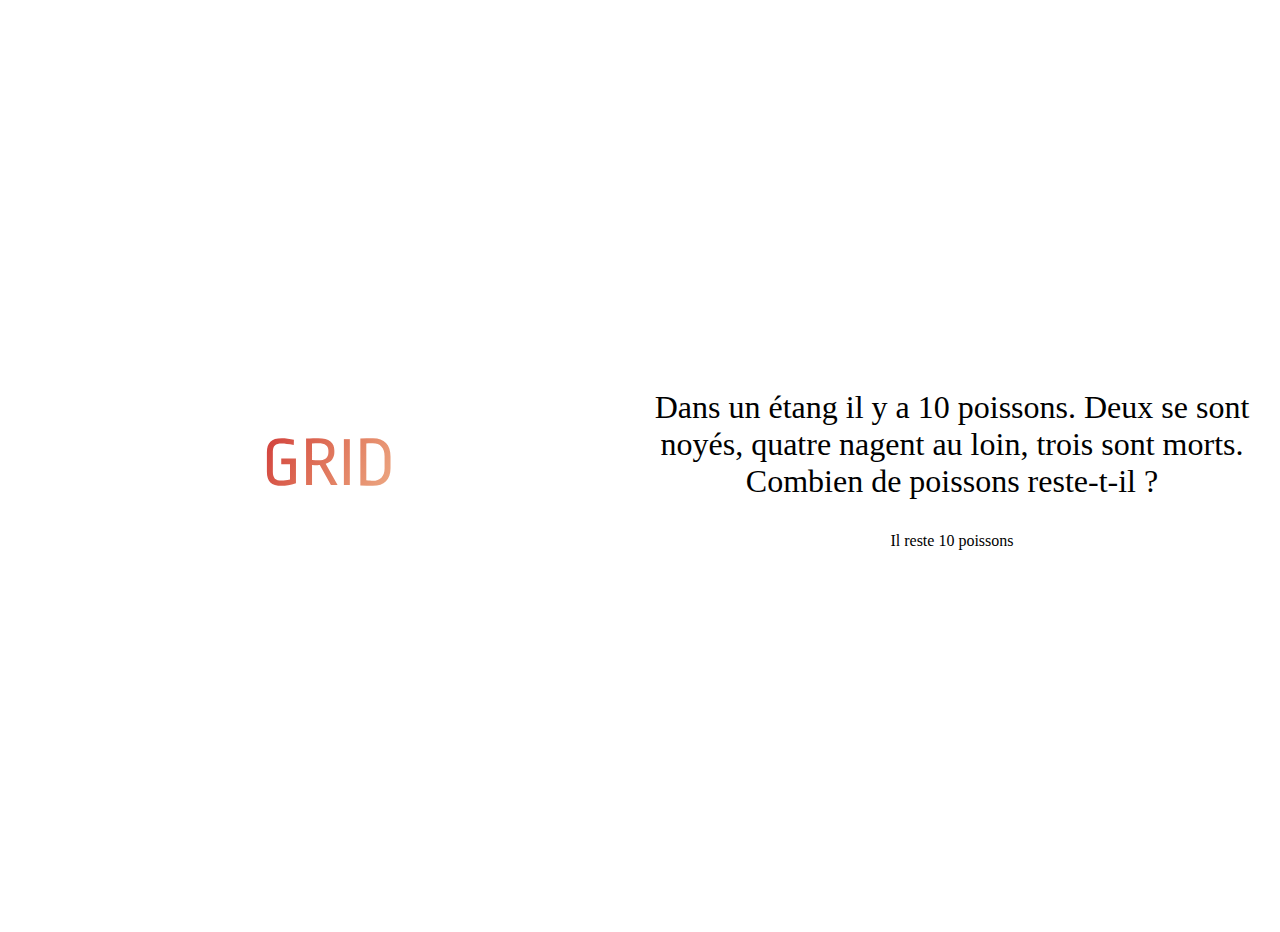
==== exercice2/index.html @ 9f62c664 "ajout exercice 2 et début intégration avec animations" ====
<!DOCTYPE html>
<html lang="fr">
<head>
    <meta charset="UTF-8">
    <meta http-equiv="X-UA-Compatible" content="IE=edge">
    <meta name="viewport" content="width=device-width, initial-scale=1.0">
    <link rel="stylesheet" href="style.css">
    <title>Animation CSS</title>
</head>
<body>
    <main>
        <!-- svg -->
        <svg width="125" height="48" viewBox="0 0 125 48" fill="none" xmlns="http://www.w3.org/2000/svg">
            <path class="path1"
                d="M15.8099 0.310059C17.5366 0.310059 19.5199 0.473393 21.7599 0.800061C23.9999 1.08006 26.0532 1.40673 27.9199 1.78006L27.7799 7.03006C22.5066 6.00339 18.5166 5.49006 15.8099 5.49006C12.5899 5.49006 10.2799 6.14339 8.8799 7.45006C7.52657 8.71006 6.8499 10.8334 6.8499 13.8201V34.1201C6.8499 37.1067 7.52657 39.2767 8.8799 40.6301C10.2799 41.9367 12.5899 42.5901 15.8099 42.5901C17.9099 42.5901 20.6399 42.2634 23.9999 41.6101V26.1401H15.2499V20.5401H29.9499V45.2501C24.3499 46.9767 19.6366 47.8401 15.8099 47.8401C10.4432 47.8401 6.61657 46.6967 4.3299 44.4101C2.04324 42.1234 0.899902 38.5534 0.899902 33.7001V14.4501C0.899902 9.50339 2.06657 5.91006 4.3999 3.67006C6.73324 1.43006 10.5366 0.310059 15.8099 0.310059Z"
                fill="url(#paint0_linear)" />
            <path class="path2"
                d="M52.258 0.310059C57.7647 0.310059 61.8247 1.38339 64.438 3.53006C67.0514 5.67673 68.358 8.68673 68.358 12.5601V14.3101C68.358 17.0167 67.6114 19.4201 66.118 21.5201C64.6247 23.5734 62.478 25.0201 59.678 25.8601L71.578 47.0001H64.928L53.798 27.1201C53.4247 27.1667 52.678 27.1901 51.558 27.1901C49.6914 27.1901 47.848 27.1201 46.028 26.9801V47.0001H40.078V0.590059C45.3047 0.403392 49.3647 0.310059 52.258 0.310059ZM52.118 5.35006C50.578 5.35006 48.548 5.39673 46.028 5.49006V22.0101C48.548 22.2434 50.648 22.3601 52.328 22.3601C59.048 22.3601 62.408 19.6301 62.408 14.1701V12.7701C62.408 10.2501 61.5914 8.38339 59.958 7.17006C58.3247 5.95673 55.7114 5.35006 52.118 5.35006Z"
                fill="url(#paint1_linear)" />
            <path class="path3" d="M83.8308 1.15006V47.0001H77.8808V1.15006H83.8308Z" fill="url(#paint2_linear)" />
            <path class="path4"
                d="M107.165 0.310059C112.719 0.310059 116.989 1.89673 119.975 5.07006C123.009 8.19673 124.525 12.7234 124.525 18.6501V30.1301C124.525 35.8234 123.009 40.2101 119.975 43.2901C116.989 46.3234 112.602 47.8401 106.815 47.8401C102.849 47.8401 98.6954 47.7001 94.3554 47.4201V0.590059C98.5554 0.403392 102.825 0.310059 107.165 0.310059ZM106.815 5.35006C105.369 5.35006 103.199 5.39673 100.305 5.49006V42.3101C103.059 42.5901 105.229 42.7301 106.815 42.7301C110.409 42.7301 113.255 41.7034 115.355 39.6501C117.502 37.5501 118.575 34.5401 118.575 30.6201V18.2301C118.575 13.9834 117.549 10.7867 115.495 8.64006C113.442 6.44673 110.549 5.35006 106.815 5.35006Z"
                fill="url(#paint3_linear)" />
            <defs>
                <linearGradient id="paint0_linear" x1="-4" y1="-12" x2="130" y2="63" gradientUnits="userSpaceOnUse">
                    <stop stop-color="#D03939" />
                    <stop offset="1" stop-color="#DE641F" stop-opacity="0.53" />
                </linearGradient>
                <linearGradient id="paint1_linear" x1="-4" y1="-12" x2="130" y2="63" gradientUnits="userSpaceOnUse">
                    <stop stop-color="#D03939" />
                    <stop offset="1" stop-color="#DE641F" stop-opacity="0.53" />
                </linearGradient>
                <linearGradient id="paint2_linear" x1="-4" y1="-12" x2="130" y2="63" gradientUnits="userSpaceOnUse">
                    <stop stop-color="#D03939" />
                    <stop offset="1" stop-color="#DE641F" stop-opacity="0.53" />
                </linearGradient>
                <linearGradient id="paint3_linear" x1="-4" y1="-12" x2="130" y2="63" gradientUnits="userSpaceOnUse">
                    <stop stop-color="#D03939" />
                    <stop offset="1" stop-color="#DE641F" stop-opacity="0.53" />
                </linearGradient>
            </defs>
        </svg>
        <!-- section -->
        <section>
            <p>Dans un étang il y a 10 poissons. Deux se sont noyés, quatre nagent au loin, trois
            sont morts. Combien de poissons reste-t-il ?</p>
            <p>Il reste 10 poissons</p>
        </section>
    </main>
</body>
</html>
---- exercice2/style.css ----
.path1 {
  animation: anim1 1s infinite;
}

@keyframes anim1 {
  20% {
    transform: translateY(-20px)
  }
}

.path2 {
  animation: anim2 1s infinite;

}

@keyframes anim2 {
  30% {
    transform: translateY(-20px)
  }
}

.path3 {
  animation: anim3 1s infinite;

}

@keyframes anim3 {
  40% {
    transform: translateY(-20px)
  }
}

.path4 {
  animation: anim4 1s infinite;

}

@keyframes anim4 {
  50% {
    transform: translateY(-20px)
  }
}

body {
    height: 100vh;
    margin: 0;
}

main{
    height: 100%;
    display: grid;
    grid-template-rows: 50% 50%;
    justify-items: center;
    align-items: center;
    padding: 1rem;
}

svg {
    overflow: visible;
}

section {
    text-align: center;
}

section p:nth-child(1){
    animation: apparition 3s forwards;
    font-size: 2rem;
    align-self: start;
}

@keyframes apparition {
    from {
        color: #ffffff;
    } to {
        color: #D03939;
    }
}

section p:nth-child(2){
  text-align: center;
  animation: move 3s infinite;
}

@keyframes move {
    50% {
    transform: scale(-1, 1);
    -moz-transform: scale(-1, 1);
    -webkit-transform: scale(-1, 1);
    -o-transform: scale(-1, 1);
    -ms-transform: scale(-1, 1);
    transform: scale(-1, 1);
    }
}

@media screen and (min-width: 1024px) {

    main {
        grid-template-columns: 50% 50%;
        grid-template-rows: 33% 33% 33%;
        align-self: center;
    }

    svg {
        grid-column: 1;
        grid-row: 2;
    }

    section {
        grid-column: 2;
        grid-row: 2;
    }
}
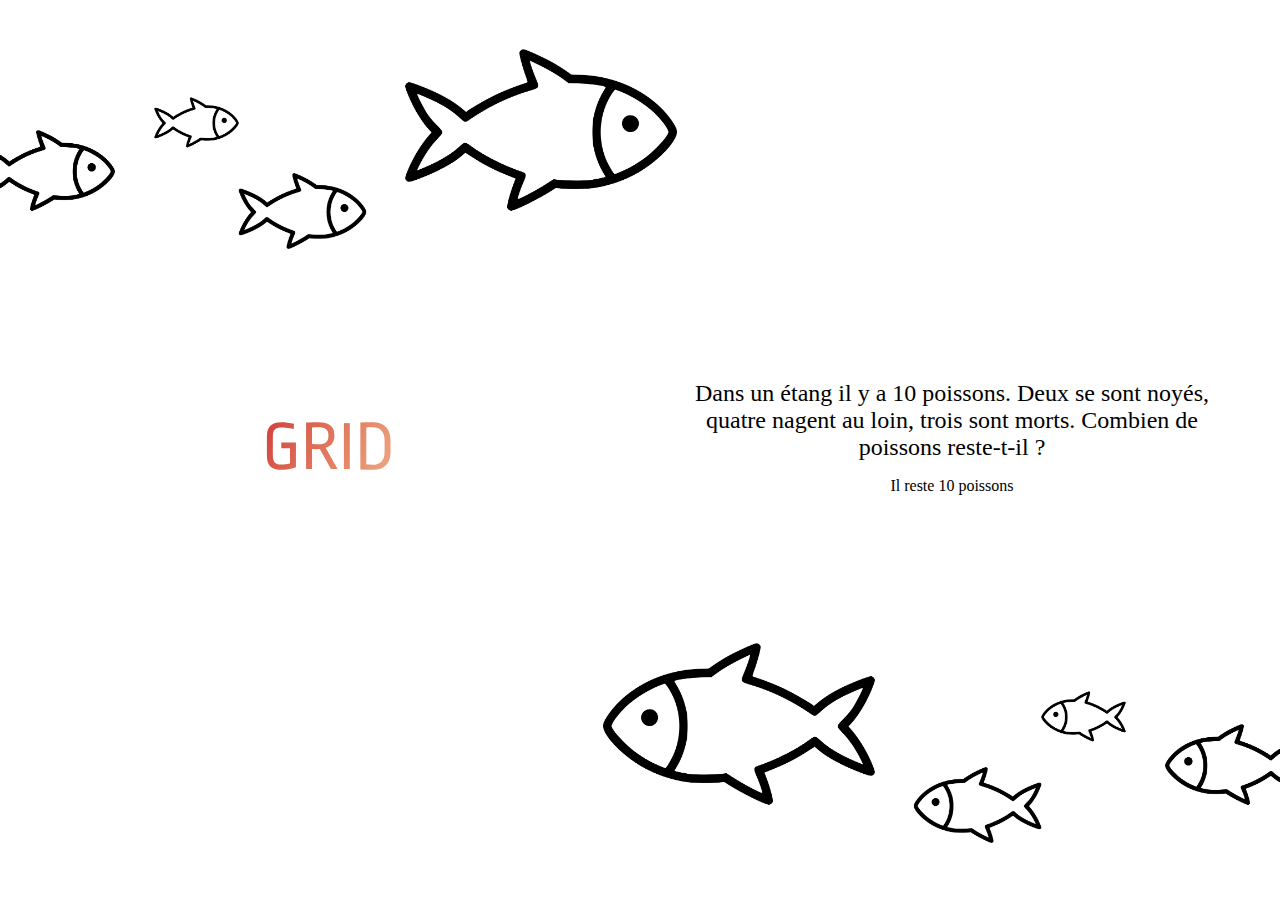
==== commit 2c0d41ab: "exercice2 terminé + début intégration de l'html exercice3" ====
--- a/exercice2/index.html
+++ b/exercice2/index.html
@@ -4,11 +4,13 @@
     <meta charset="UTF-8">
     <meta http-equiv="X-UA-Compatible" content="IE=edge">
     <meta name="viewport" content="width=device-width, initial-scale=1.0">
+    <link rel="shortcut icon" href="img/favicon.png" type="image/x-icon">
     <link rel="stylesheet" href="style.css">
     <title>Animation CSS</title>
 </head>
 <body>
     <main>
+        <img src="img/fish.png" alt="dessins de plusieurs poissons qui se suivent" height="200">
         <!-- svg -->
         <svg width="125" height="48" viewBox="0 0 125 48" fill="none" xmlns="http://www.w3.org/2000/svg">
             <path class="path1"
@@ -46,6 +48,7 @@
             sont morts. Combien de poissons reste-t-il ?</p>
             <p>Il reste 10 poissons</p>
         </section>
+        <img class="fish2" src="img/fish2.png" alt="poissons qui se suivent dans l'autre sens" height="200">
     </main>
 </body>
 </html>--- a/exercice2/style.css
+++ b/exercice2/style.css
@@ -52,7 +52,11 @@
     grid-template-rows: 50% 50%;
     justify-items: center;
     align-items: center;
-    padding: 1rem;
+    padding: 0rem 1rem;
+}
+
+img {
+    display: none;
 }
 
 svg {
@@ -65,8 +69,9 @@
 
 section p:nth-child(1){
     animation: apparition 3s forwards;
-    font-size: 2rem;
+    font-size: 1.5rem;
     align-self: start;
+    margin: 0;
 }
 
 @keyframes apparition {
@@ -109,5 +114,16 @@
     section {
         grid-column: 2;
         grid-row: 2;
+        padding: 3rem;
     }
+    
+    .fish2 {
+        grid-column: 2;
+        grid-row: 3;
+    }
+
+    img {
+        display: block;
+    }
+    
 }